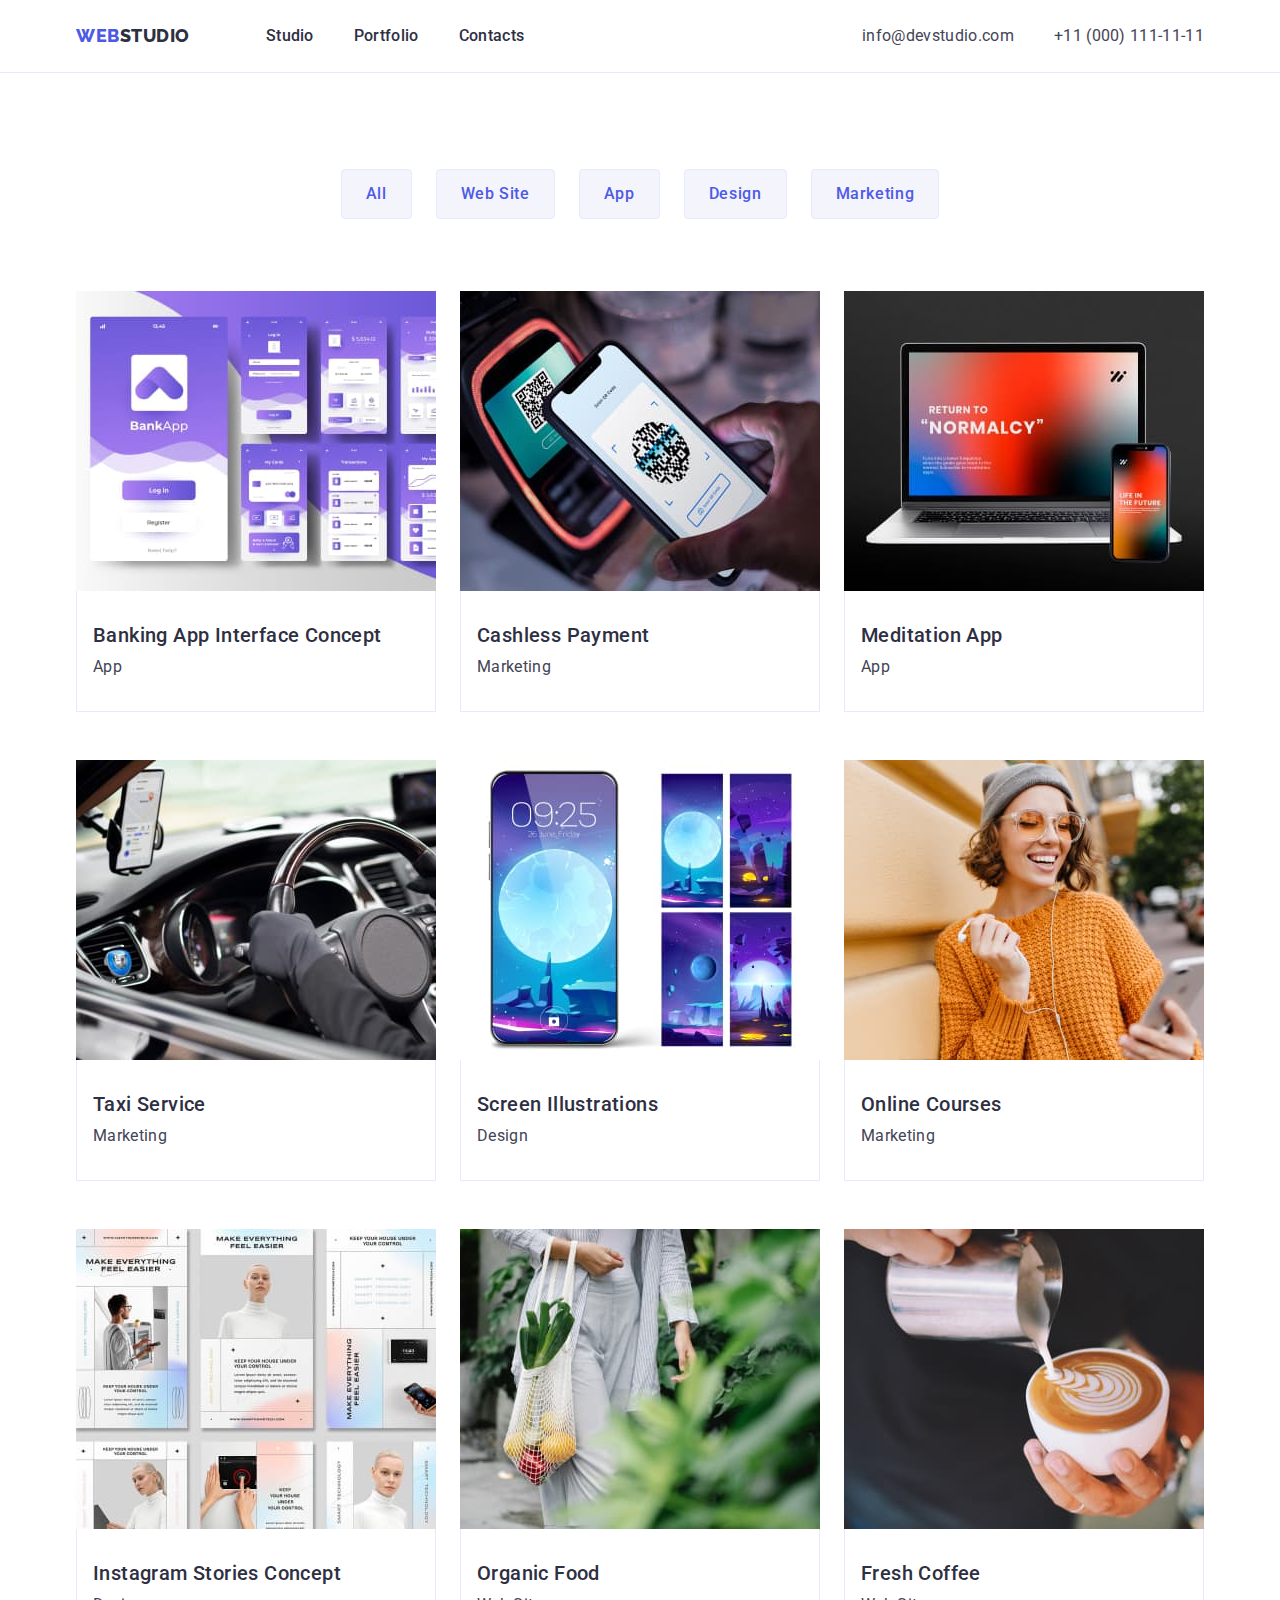
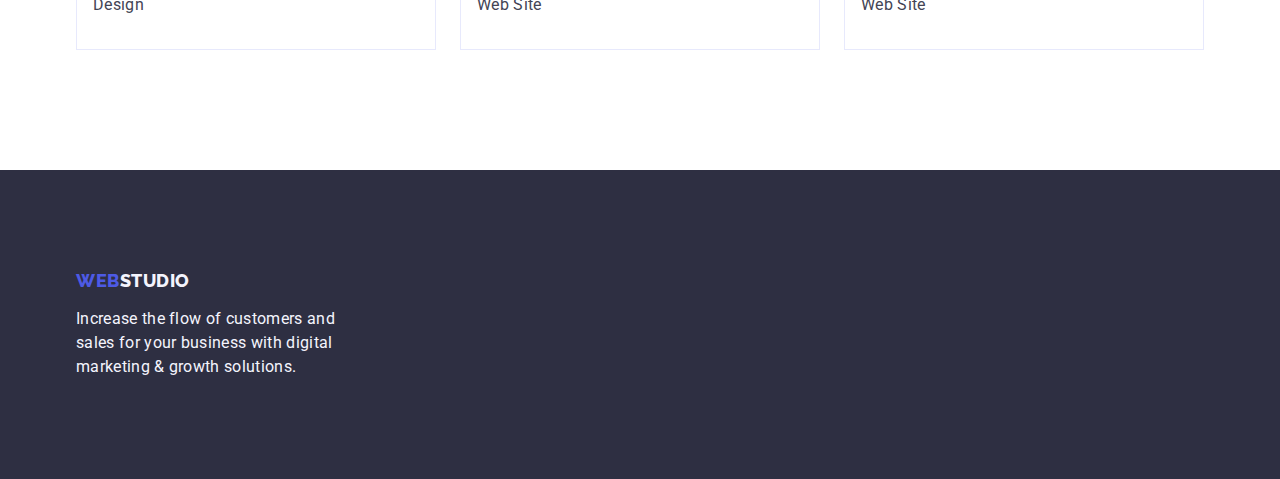
==== portfolio.html @ d3b99776 "Initial commit" ====
<!DOCTYPE html>
<html lang="en">
<head>
    <meta charset="UTF-8">
    <meta http-equiv="X-UA-Compatible" content="IE=edge">
    <meta name="viewport" content="width=device-width, initial-scale=1.0">
    <title>WebStudiot</title>

    <link rel="stylesheet" href="https://cdn.jsdelivr.net/npm/modern-normalize@1.1.0/modern-normalize.min.css">
    <link rel="stylesheet" href="./css/styles.css">

    <link rel="preconnect" href="https://fonts.googleapis.com">
    <link rel="preconnect" href="https://fonts.gstatic.com" crossorigin>
    <link href="https://fonts.googleapis.com/css2?family=Raleway:wght@800&family=Roboto:wght@400;500;700&display=swap" rel="stylesheet">

</head>
  
<body>


            <!-- header section -->
            <header class="header">
                <div class="container header-container">
            
                    <nav class="header-menu">
                        <a href="./index.html" class="header-logo link">Web<span class="header-logo-studio">Studio</span>
                        </a>
            
                        <ul class="list list-menu">
                            <li class="header-item">
                                <a href="./index.html" class="header-nav link">Studio</a>
                            </li>
            
                            <li class="header-item">
                                <a href="./portfolio.html" class="header-nav link">Portfolio</a>
                            </li>
            
                            <li class="header-item">
                                <a href="" class="header-nav link">Contacts</a>
                            </li>
                        </ul>
                    </nav>
            
                    <address class="contact">
                        <ul class="list list-contact">
                            <li class="contact-item">
                                <a href="mailto:info@devstudio.com" class="header-contact link">info@devstudio.com</a>
                            </li>
            
                            <li>
                                <a href="tel:+110001111111" class="header-contact link">+11 (000) 111-11-11</a>
                            </li>
                        </ul>
                    </address>
            
                </div>
            </header>

<main>

<!-- Filters button section 1 -->
<section class="filters">
    <div class="container">
        <h1 hidden class="filter-button visually-hidden">List of features</h1>
            <ul class="list list-filter-button">
                    <li>
                        <button type="button" class="filter-button">All</button>
                    </li>
                    <li>
                        <button type="button" class="filter-button">Web Site</button>
                    </li>
                    <li>
                        <button type="button" class="filter-button">App</button>
                    </li>
                    <li>
                        <button type="button" class="filter-button">Design</button>
                    </li>
                    <li>
                        <button type="button" class="filter-button">Marketing</button>
                    </li>
            </ul>
   


<!-- Row section -->
<!-- Row  1 - Project Card 1  -->

<ul class="list project-card-list">
 
    <li class="project-card-item">
        <a class="link" href="">
            <img class="project-card-img" 
                src="./images/portfolio/row-1/img-1.jpg" 
                alt="Banking App Interface Concept"
                width="360"                           
                height="300"
            />
            <div class="project-card-container-item">
                <h2 class="project-card-title">Banking App Interface Concept</h2>
                <p class="project-card-desc">App</p>
            </div>
        </a>
    </li>
        
    <!-- Row 1 - Project Card 2  -->
    <li class="project-card-item">
        <a class="link" href="">
            <img class="project-card-img" 
                src="./images/portfolio/row-1/img-2.jpg"
                alt="Cashless Payment"
                width="360"                           
                height="300"
            />
            <div class="project-card-container-item">
                <h2 class="project-card-title">Cashless Payment</h2>
                <p class="project-card-desc">Marketing</p>
            </div>
        </a>
    </li>

    <!-- Row 1 - Project Card 3   -->
    <li class="project-card-item">
        <a class="link" href="">       
            <img class="project-card-img" 
                src="./images/portfolio/row-1/img-3.jpg" 
                alt="Meditation App"
                width="360"                           
                height="300"
            />
            <div class="project-card-container-item">
                <h2 class="project-card-title">Meditation App</h2>
                <p class="project-card-desc">App</p>
            </div>
        </a>
    </li>

    <!-- Row 2 - Project Card 1  -->    
    <li class="project-card-item">
        <a class="link" href="">   
            <img class="project-card-img" 
                src="./images/portfolio/row-2/img-1.jpg" 
                alt="Taxi Service"
                width="360"                           
                height="300"
            />
            <div class="project-card-container-item">
                <h2 class="project-card-title">Taxi Service</h2>
                <p class="project-card-desc">Marketing</p>
            </div>
        </a>
    </li>

    <!-- Row 2 - Project Card 2  -->
    <li class="project-card-item">
        <a class="link" href=""> 
            <img class="project-card-img" 
                src="./images/portfolio/row-2/img-2.jpg"
                alt="Screen Illustrations"
                width="360"                           
                height="300"
            />
            <div class="project-card-container-item">
                <h2 class="project-card-title">Screen Illustrations</h2>
                <p class="project-card-desc">Design</p>
            </div>
        </a>
    </li>

    <!-- Row 2 - Project Card 3  -->
    <li class="project-card-item">
        <a class="link" href=""> 
            <img class="project-card-img" 
                src="./images/portfolio/row-2/img-3.jpg" 
                alt="Online Courses"
                width="360"                           
                height="300"
            />
            <div class="project-card-container-item">
                <h2 class="project-card-title">Online Courses</h2>
                <p class="project-card-desc">Marketing</p>
            </div>
        </a>
    </li> 

    <!-- Row 3 - Project Card 1 -->    
    <li class="project-card-item">
        <a class="link" href=""> 
            <img class="project-card-img" 
                src="./images/portfolio/row-3/img-1.jpg"
                alt="Instagram Stories Concept"
                width="360"                           
                height="300"
            />
            <div class="project-card-container-item">
                <h2 class="project-card-title">Instagram Stories Concept</h2>
                <p class="project-card-desc">Design</p>
            </div>
        </a>
    </li>

    <!-- Row 3 - Project Card 2 -->      
    <li class="project-card-item">
        <a class="link" href=""> 
            <img class="project-card-img" 
                src="./images/portfolio/row-3/img-2.jpg"
                alt="Organic Food"
                width="360"                           
                height="300"
            />
            <div class="project-card-container-item">
                <h2 class="project-card-title">Organic Food</h2>
                <p class="project-card-desc">Web Site</p>
            </div>
        </a>
    </li>

    <!-- Row 3 - Project Card 3 -->   
    <li class="project-card-item">
        <a class="link" href=""> 
            <img class="project-card-img" 
                src="./images/portfolio/row-3/img-3.jpg"
                alt="Fresh Coffee"
                width="360"                           
                height="300"
            />
            <div class="project-card-container-item">
                <h2 class="project-card-title">Fresh Coffee</h2>
                <p class="project-card-desc">Web Site</p>
            </div>
        </a>
    </li>
    </ul>
  </div>
</section>

</main>


<!-- footer section -->
<footer class="footer-section">
    <div class="container">

        <a href="./index.html" class="link footer-logo">Web<span class="footer-logo-studio">Studio</span>
        </a>
        <p class="footer-section-text">Increase the flow of customers and sales for your business with digital marketing
            & growth solutions.
        </p>
    </div>
</footer>

</body>
</html>
---- css/styles.css ----
:root {   
--background-color-basic: #fff;

--logo-color-1: #4D5AE5;
--logo-color-2: #2E2F42;
--logo-color-3: #F4F4FD;

    
/* text */
--dark-text-color-1: #2E2F42;
--dark-text-color-2: #434455;
--text-color-change-1: #404BBF;
--light-text-color-1: #F4F4FD;
--light-text-color-2: #fff;

--dark-background-color-1: #2E2F42;
--light-background-color-1: #F4F4FD;

--button-color-1: #4D5AE5;
--button-change-color-1: #404BBF;
--button-color-2: #F4F4FD;

--button-border-color-1: #E7E9FC;

--button-text-color-1: #4D5AE5;
--button-text-color-2: #fff;
}

/* =========================================== */

body {
    background-color: var(--background-color-basic);
    color: var(--dark-text-color-2);
    font-family: "Roboto", sans-serif;
}

img {
    display: block;
}
  
p,
h1,
h2,
h3,
h4,
h5 {
    margin: 0;
}

ul {
    padding: 0;
    margin: 0;
}

.link {
    text-decoration: none;
}

.list {
    list-style: none;
}

.container {
    width: 1158px;
    margin: 0 auto;
    padding: 0 15px;
  
}

       
/* =========================== */
        /*header section*/
.header {
    background-color: var(--background-color-basic);
    border-bottom: 1px solid #e7e9fc
}

.header-container {    
    padding: 0 15px;    
    display: flex;
    align-items: center;
}

.header-menu {
    display: flex;
    align-items: center;
}
 
.list-menu {
    display: flex;     
}

.header-item {
    margin-right: 40px;
}

.list-menu .header-item:last-child {
    margin-right: 0;
}


.header-logo {
    font-family: "Raleway", sans-serif;    
    font-weight: 800;
    font-size: 18px;
    line-height: 1.17;
    letter-spacing: 0.03em;
    color:var(--logo-color-1); 
    text-transform: uppercase;
    text-decoration: none;
    margin-right: 76px;
}

.header-logo-studio {
    font-family: 'Raleway';    
    font-weight: 800;
    font-size: 18px;
    line-height: 21px;
    letter-spacing: 0.03em;
    text-transform: uppercase;
    text-decoration: none;
    color: var(--logo-color-2);
}

.header-nav {       
    font-weight: 500;
    font-size: 16px;
    line-height: 1.5;
    letter-spacing: 0.02em;    
    color: var(--dark-text-color-1);    
    padding-top: 24px;
    padding-bottom: 24px; 
    display: block;
}
   
.header-nav:hover,
.header-nav:focus { 
    color: var(--text-color-change-1);    
} 

.contact {
    font-style: normal;
    margin-left: auto;
}

.header-contact {   
    font-weight: 400;
    font-size: 16px;
    line-height: 1.5;
    letter-spacing: 0.02em;   
    color: var(--dark-text-color-2);
}

.contact .header-contact:hover,
.contact .header-contact:focus {
    color: var(--text-color-change-1);
   }

.list-contact {
    display: flex;
    flex: start;
    gap: 40px;
   }

.contact-item {
    display: flex;  
    gap: 40px;
}
       /* header section */
/* ============================== */


/* ============================== */
       /*hero image section 1 */
.hero-image {
    background-color: var(--dark-background-color-1);
    padding-top: 188px;
    padding-bottom: 188px;        
    }

.hero-title {   
    font-style: text-align;
    font-size: 56px;
    line-height: 1.07;
    letter-spacing: 0.02em;
    text-align: center;
    color: var(--light-text-color-2);
    max-width: 496px;
    margin-left: auto;
    margin-right: auto;
    margin-bottom: 48px;
    }

.hero-image-button {
    font-family: "Roboto", sans-serif;
    font-weight: 500;
    font-size: 16px;
    line-height: 1.5;
    letter-spacing: 0.04em;
    color: var(--button-text-color-2);
    background-color: var(--button-color-1);
    cursor: pointer;
    display: block;
    min-width: 169px;
    height: 56px;
    border: none;
    border-radius: 4px;
    cursor: pointer;
    margin-left: auto;
    margin-right: auto;
}

.hero-image-button:hover, 
.hero-image-button:focus {
    background-color:var(--button-change-color-1);
}
      /* hero image section 1*/
/* =============================== */


/* =============================== */
         /*  section 2  */


.features {
    padding-top: 120px;
    padding-bottom: 120px;
   }

.container-features-title {
    display: flex;    
}

.features-item-strategy {
    width: calc((100% - 72px) / 4);
}


.list-features {
    display: flex;
    gap: 24px; 
    padding-left: 0px;
}

.features-title {   
    font-weight: 500;
    font-size: 20px;
    line-height: 1.2;
    letter-spacing: 0.02em;
    color: var(--dark-text-color-1);
    margin-bottom: 8px;
}

.visually-hidden {
    position: absolute;
    width: 1px;
    height: 1px;
    margin: -1px;
    border: 0;
    padding: 0;
    white-space: nowrap;
    clip-path: inset(100%);
    clip: rect(0 0 0 0);
    overflow: hidden;
}

.features-text {   
    font-size: 16px;
    line-height: 1.5;
    letter-spacing: 0.02em;
}
/* ===== section 2 ===== */
/* =============================== */


/* =============================== */
/* ===== section 3 ===== */

.doing-section {
    padding-bottom: 120px;
}

.doing-title {   
    font-size: 36px;
    line-height: 1.11;
    text-align: center;
    letter-spacing: 0.02em;
    color: var(--dark-text-color-1);
    text-transform: capitalize;
    margin-bottom: 72px;}

.list-doing-section {
    display: flex;
    gap: 24px;
}

.item-doing-section {
    width: 360px;
}
/* ===== section 3 ===== */
/* =============================== */


/* =============================== */
/* ===== section 4 ===== */

.team {
    padding: 120px 0;        
    background: var(--light-background-color-1);
    }
   
.title-team {   
    margin-bottom: 72px;
    font-size: 36px;
    line-height: 1.11;
    text-align: center;
    letter-spacing: 0.02em;
    text-transform: capitalize;
    color: var(--dark-text-color-1);
}

.list-team {
    display: flex;
    gap: 24px; 
}

.item-team {
    flex-basis: calc((100% - 72px) / 4);
    background: var(--background-color-basic);
    border-radius: 0px 0px 4px 4px;
}

.item-name-team {
    padding: 32px 16px; 
}

.name-team {  
    font-weight: 500;
    font-size: 20px;
    line-height: 24px;
    text-align: center;
    letter-spacing: 0.02em;
    color: var(--dark-text-color-1);
    margin-bottom: 8px
}

.specialist-team {   
    font-size: 16px;
    line-height: 24px;
    text-align: center;
    letter-spacing: 0.02em;
    color: var(--dark-text-color-2);
}
         /* section 4 */
/* =============================== */


/* =============================== */
        /*footer section */
.footer-section {
    background: var(--dark-background-color-1);
    padding: 100px 0;
}

.footer-section-text {  
    font-size: 16px;
    line-height: 24px;
    letter-spacing: 0.02em;
    color: var(--light-text-color-1);
    width: 264px;
}

.footer-logo {
    font-family: "Raleway", sans-serif;     
    font-weight: 800;
    font-size: 18px;
    line-height: 1.17;
    letter-spacing: 0.03em;
    color: var(--logo-color-1);  
    text-transform: uppercase;
    text-decoration: none;
    display: inline-block;
    margin-bottom: 16px;
}

.footer-logo-studio {
    font-family: 'Raleway';  
    font-weight: 800;
    font-size: 18px;
    line-height: 1.17;
    letter-spacing: 0.03em;
    text-transform: uppercase;
    text-decoration: none;
    color: var(--logo-color-3);
}
       /* footer section */
/* =============================== */



/* ======== portfolio ======= */

/* =============================== */
  /*  Filters button section 1  */

  .filters {
    padding: 96px 0 120px;
  }

.list-filter-button {
    display: flex;
    align-items: flex-start;
    justify-content: center;    
    gap: 24px;
    margin-bottom: 72px;   
    padding: 0;
    white-space: nowrap;
}

.filter-button {
    font-family: "Roboto", sans-serif;
    font-weight: 500;
    font-size: 16px;
    line-height: 1.5;
    letter-spacing: 0.04em;
    color: var(--button-color-1);
    background: var(--button-color-2);
    border: 1px solid var(--button-border-color-1);
    border-radius: 4px;
    cursor: pointer; 
    padding: 12px 24px;
}

.filter-button:hover, 
.filter-button:focus {
    color: var(--button-text-color-2);
    background-color: var(--button-change-color-1);
    border: 1px solid transparent;
}
    /* Filters button section 1 */
/* =============================== */


/* =============================== */
          /* Row 1,2,3 */

.project-card-list {
    display: flex;
    flex-wrap: wrap;
    column-gap: 24px;
    row-gap: 48px;
    justify-content: center;
   }

.project-card-item {    
    width: calc((100% - 48px) / 3);
}

.project-card-container-item {
    padding: 32px 16px;
    border: 1px solid var(--button-border-color-1);
    border-top: none;    
}

.project-card-title {   
    font-weight: 500;
    font-size: 20px;
    line-height: 1.2;
    letter-spacing: 0.02em;
    color: var(--dark-text-color-1);
    margin-bottom: 8px;
    }       

.project-card-desc {    
    font-size: 16px;
    line-height: 1.5;
    letter-spacing: 0.02em;
    color: var(--dark-text-color-2);
}
         /*  Row 1,2,3  */
/* =============================== */
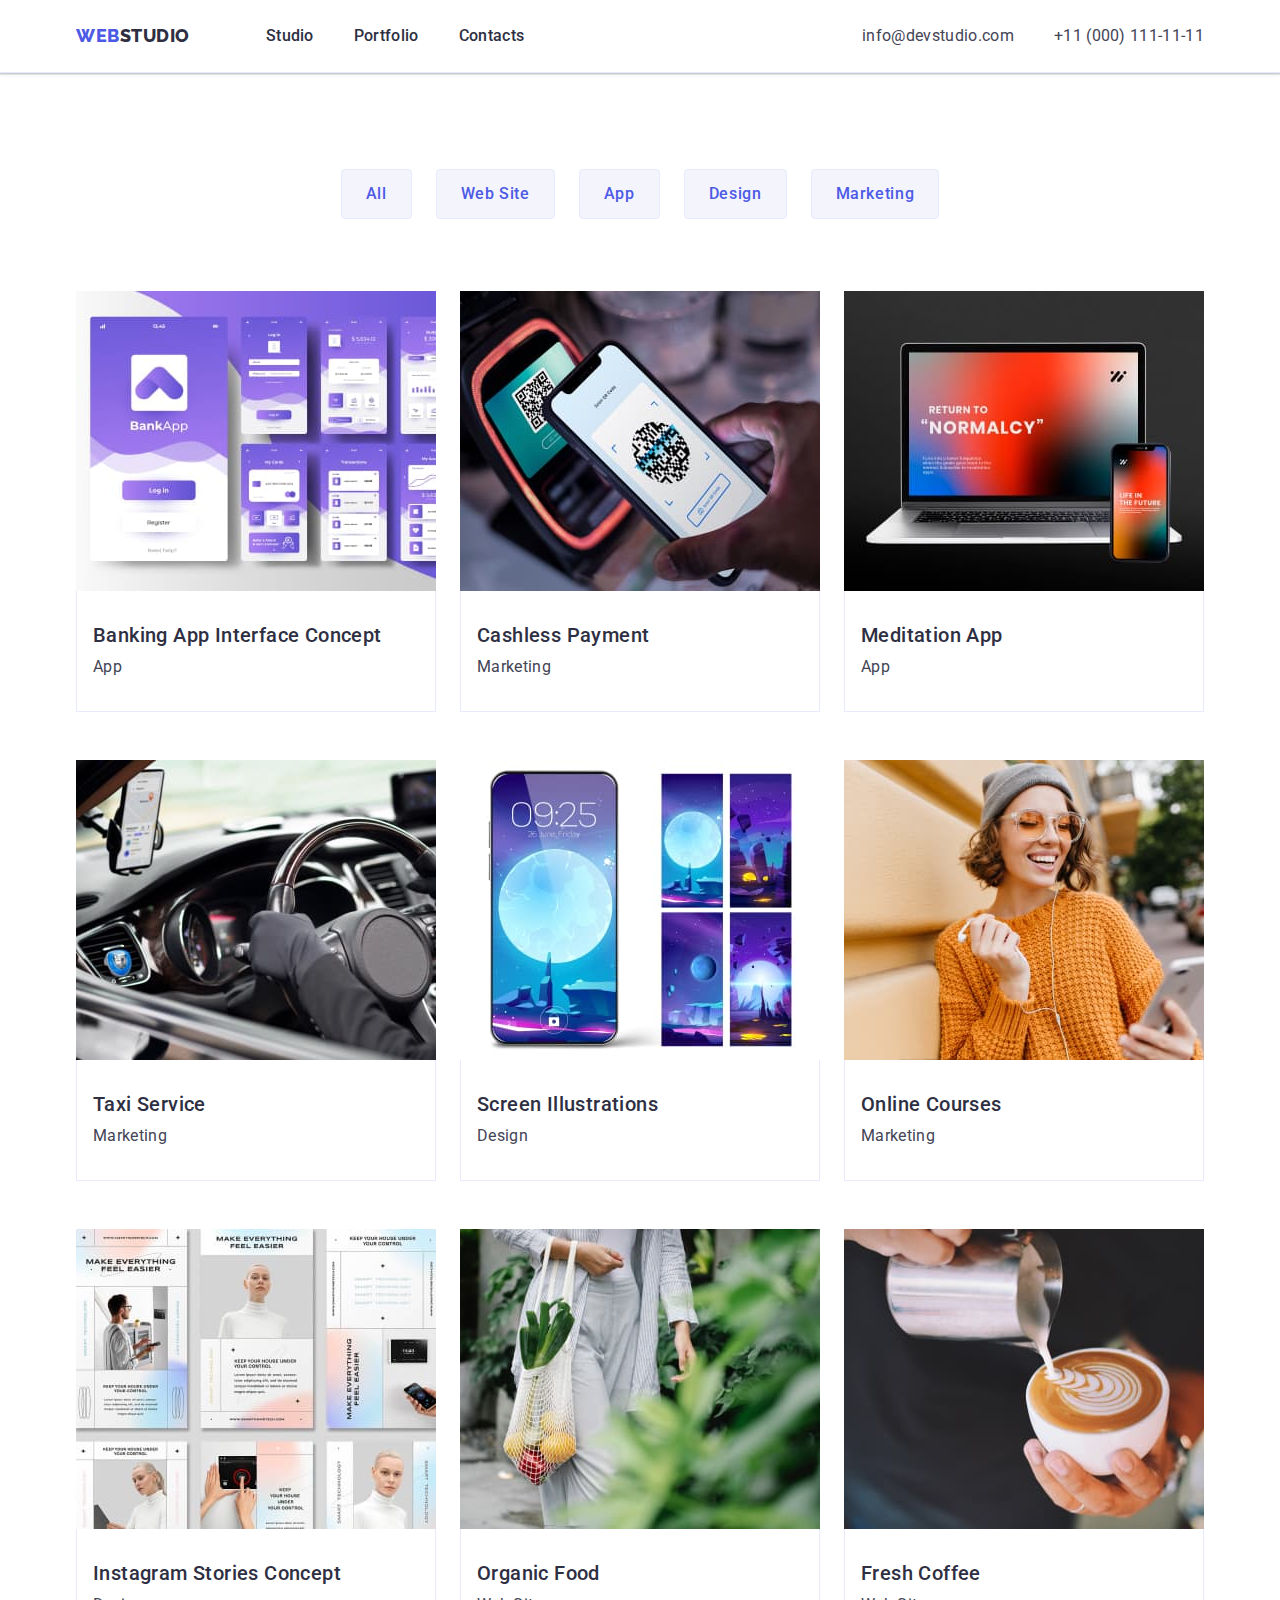
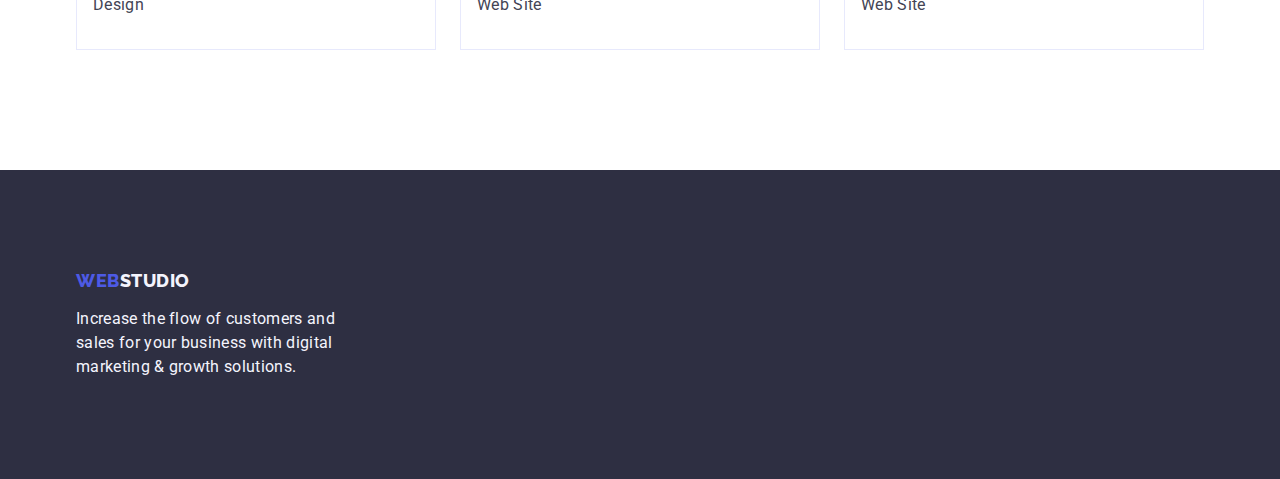
==== commit 318e281f: "project-card" ====
--- a/portfolio.html
+++ b/portfolio.html
@@ -88,7 +88,7 @@
 <ul class="list project-card-list">
  
     <li class="project-card-item">
-        <a class="link" href="">
+        <a class="link project-card-link" href="">
             <img class="project-card-img" 
                 src="./images/portfolio/row-1/img-1.jpg" 
                 alt="Banking App Interface Concept"
--- a/css/styles.css
+++ b/css/styles.css
@@ -72,7 +72,10 @@
         /*header section*/
 .header {
     background-color: var(--background-color-basic);
-    border-bottom: 1px solid #e7e9fc
+    border-bottom: 1px solid #e7e9fc;
+    box-shadow: 0px 2px 1px rgba(46, 47, 66, 0.08),
+        0px 1px 1px rgba(46, 47, 66, 0.16),
+        0px 1px 6px rgba(46, 47, 66, 0.08);
 }
 
 .header-container {    
@@ -172,10 +175,17 @@
 
 /* ============================== */
        /*hero image section 1 */
-.hero-image {
+.hero-image { 
+    max-width: 1440px;
+    margin-left: auto;
+    margin-right: auto;
     background-color: var(--dark-background-color-1);
     padding-top: 188px;
-    padding-bottom: 188px;        
+    padding-bottom: 188px;
+    background-image: linear-gradient(rgba(46, 47, 66, 0.7), rgba(46, 47, 66, 0.7)), url(../images/hero-image-section-1/people-office-1.jpg);
+    background-repeat: no-repeat;
+    background-position: center;
+    background-size: cover;
     }
 
 .hero-title {   
@@ -208,6 +218,7 @@
     cursor: pointer;
     margin-left: auto;
     margin-right: auto;
+    box-shadow: 0px 4px 4px rgba(0, 0, 0, 0.15);
 }
 
 .hero-image-button:hover, 
@@ -241,6 +252,17 @@
     gap: 24px; 
     padding-left: 0px;
 }
+
+.icon-container {
+    background: var(--light-background-color-1);
+    height: 112px;
+    border-radius: 4px;
+    display: flex;
+    align-items: center;
+    justify-content: center;      
+    margin-bottom: 8px;
+}
+
 
 .features-title {   
     font-weight: 500;
@@ -328,6 +350,9 @@
     flex-basis: calc((100% - 72px) / 4);
     background: var(--background-color-basic);
     border-radius: 0px 0px 4px 4px;
+    box-shadow: 0px 1px 6px rgba(46, 47, 66, 0.08),
+                0px 1px 1px rgba(46, 47, 66, 0.16),
+                0px 2px 1px rgba(46, 47, 66, 0.08);
 }
 
 .item-name-team {
@@ -436,6 +461,9 @@
     color: var(--button-text-color-2);
     background-color: var(--button-change-color-1);
     border: 1px solid transparent;
+    box-shadow: 0px 3px 1px rgba(0, 0, 0, 0.1),
+                0px 2px 1px rgba(0, 0, 0, 0.08),
+                0px 2px 2px rgba(0, 0, 0, 0.12);
 }
     /* Filters button section 1 */
 /* =============================== */
@@ -462,6 +490,13 @@
     border-top: none;    
 }
 
+.project-card-item:hover,
+.project-card-item:focus {
+    box-shadow: 0px 1px 6px rgba(46, 47, 66, 0.08),
+                0px 1px 1px rgba(46, 47, 66, 0.16),
+                0px 2px 1px rgba(46, 47, 66, 0.08);
+}
+
 .project-card-title {   
     font-weight: 500;
     font-size: 20px;
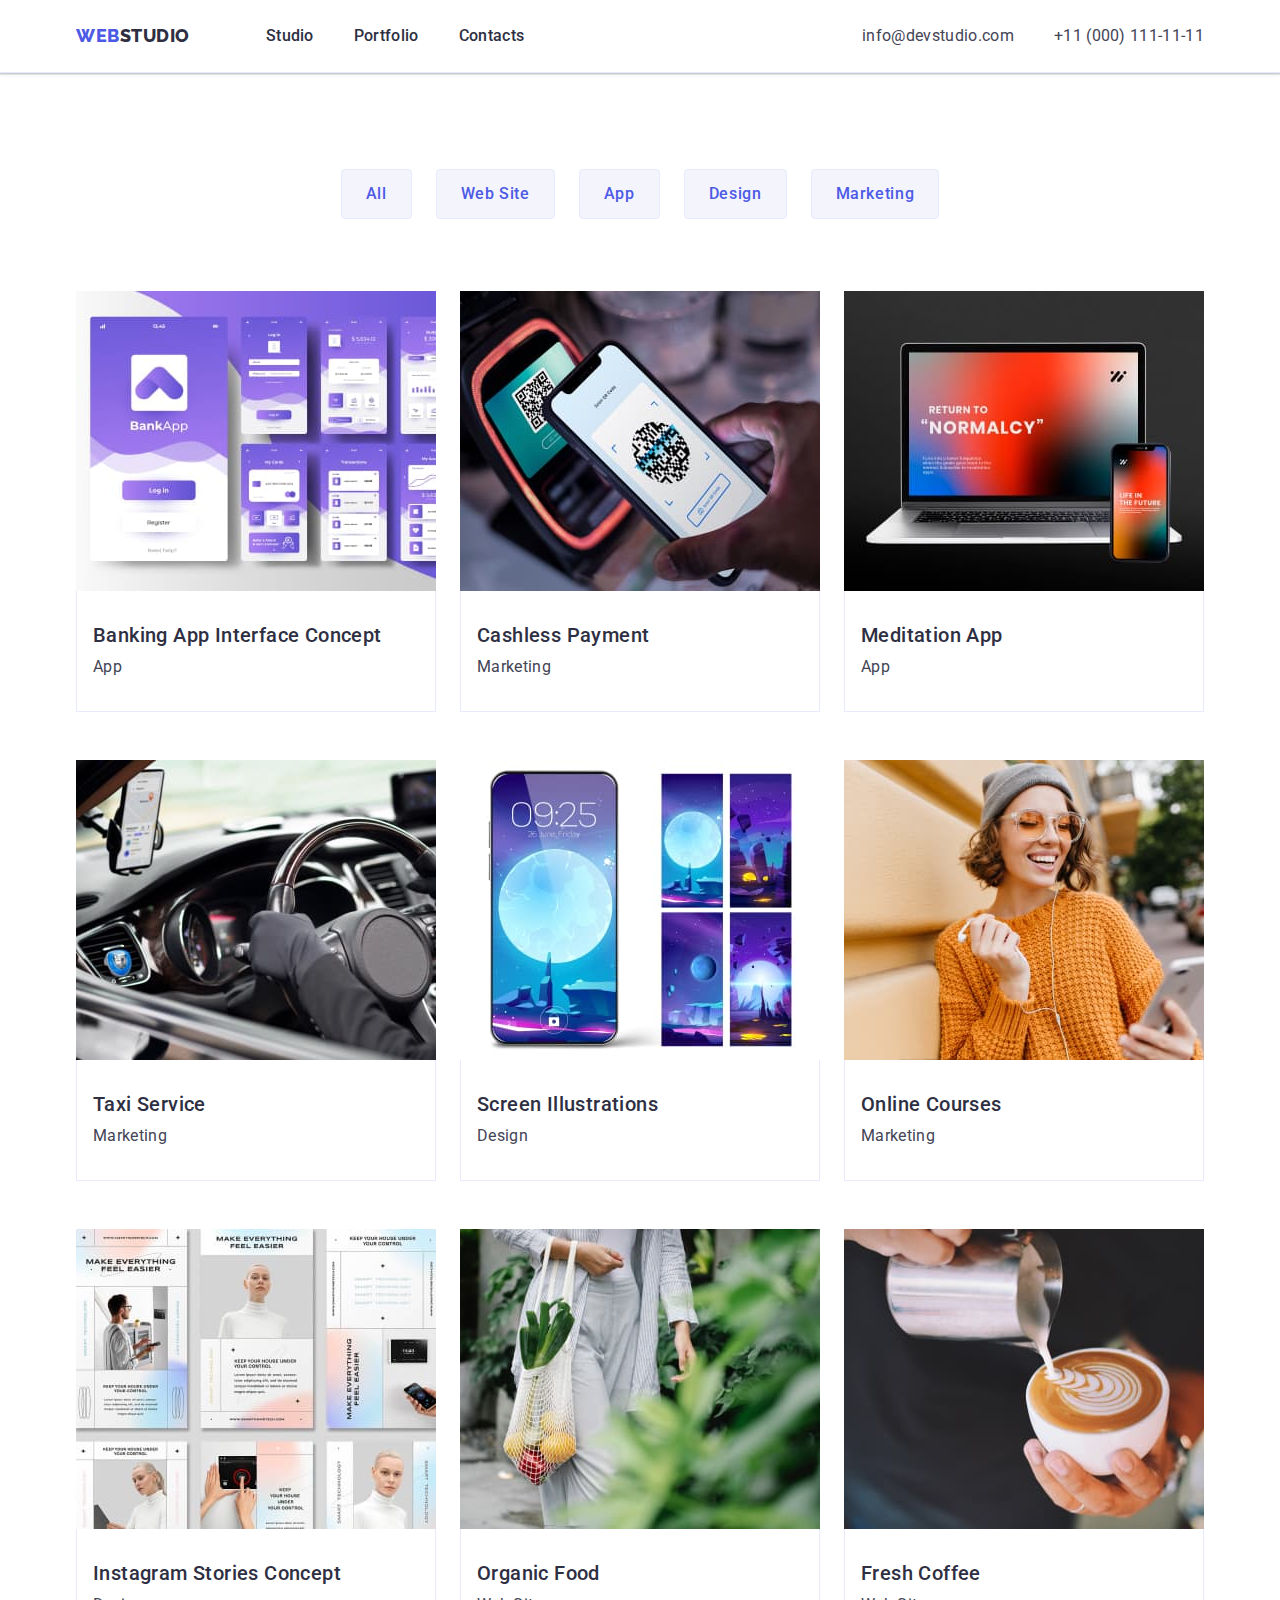
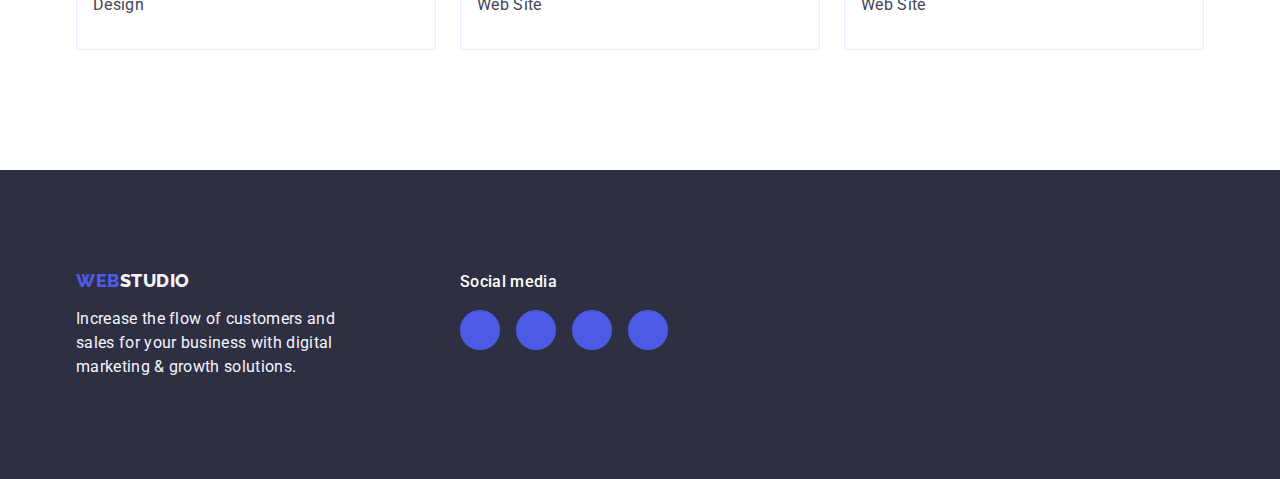
==== commit 59de91aa: "footer" ====
--- a/portfolio.html
+++ b/portfolio.html
@@ -104,7 +104,7 @@
         
     <!-- Row 1 - Project Card 2  -->
     <li class="project-card-item">
-        <a class="link" href="">
+        <a class="link project-card-link" href="">
             <img class="project-card-img" 
                 src="./images/portfolio/row-1/img-2.jpg"
                 alt="Cashless Payment"
@@ -120,7 +120,7 @@
 
     <!-- Row 1 - Project Card 3   -->
     <li class="project-card-item">
-        <a class="link" href="">       
+        <a class="link project-card-link" href="">       
             <img class="project-card-img" 
                 src="./images/portfolio/row-1/img-3.jpg" 
                 alt="Meditation App"
@@ -136,7 +136,7 @@
 
     <!-- Row 2 - Project Card 1  -->    
     <li class="project-card-item">
-        <a class="link" href="">   
+        <a class="link project-card-link" href="">   
             <img class="project-card-img" 
                 src="./images/portfolio/row-2/img-1.jpg" 
                 alt="Taxi Service"
@@ -152,7 +152,7 @@
 
     <!-- Row 2 - Project Card 2  -->
     <li class="project-card-item">
-        <a class="link" href=""> 
+        <a class="link project-card-link" href=""> 
             <img class="project-card-img" 
                 src="./images/portfolio/row-2/img-2.jpg"
                 alt="Screen Illustrations"
@@ -168,7 +168,7 @@
 
     <!-- Row 2 - Project Card 3  -->
     <li class="project-card-item">
-        <a class="link" href=""> 
+        <a class="link project-card-link" href=""> 
             <img class="project-card-img" 
                 src="./images/portfolio/row-2/img-3.jpg" 
                 alt="Online Courses"
@@ -184,7 +184,7 @@
 
     <!-- Row 3 - Project Card 1 -->    
     <li class="project-card-item">
-        <a class="link" href=""> 
+        <a class="link project-card-link" href=""> 
             <img class="project-card-img" 
                 src="./images/portfolio/row-3/img-1.jpg"
                 alt="Instagram Stories Concept"
@@ -200,7 +200,7 @@
 
     <!-- Row 3 - Project Card 2 -->      
     <li class="project-card-item">
-        <a class="link" href=""> 
+        <a class="link project-card-link" href=""> 
             <img class="project-card-img" 
                 src="./images/portfolio/row-3/img-2.jpg"
                 alt="Organic Food"
@@ -216,7 +216,7 @@
 
     <!-- Row 3 - Project Card 3 -->   
     <li class="project-card-item">
-        <a class="link" href=""> 
+        <a class="link project-card-link" href=""> 
             <img class="project-card-img" 
                 src="./images/portfolio/row-3/img-3.jpg"
                 alt="Fresh Coffee"
@@ -238,15 +238,61 @@
 
 <!-- footer section -->
 <footer class="footer-section">
-    <div class="container">
-
-        <a href="./index.html" class="link footer-logo">Web<span class="footer-logo-studio">Studio</span>
-        </a>
-        <p class="footer-section-text">Increase the flow of customers and sales for your business with digital marketing
-            & growth solutions.
-        </p>
+    <div class="container footer-container">
+        <div class="footer-logo-container">
+            <a href="./index.html" class="link footer-logo">Web<span class="footer-logo-studio">Studio</span>
+            </a>
+            <p class="footer-section-text">Increase the flow of customers and sales for your business with digital
+                marketing & growth solutions.
+            </p>
+        </div>
+
+        <div class="footer-icon-container">
+            <p class="footer-social-team">Social media</p>
+
+            <ul class="footer-socials list">
+                <li class="socials-item">
+                    <a class="footer-socials-link link" href="" target="_blank" rel="noopener noreferrer"
+                        aria-label="instagram icon">
+                        <svg class="footer-socials-icon" width="24" height="24">
+                            <use href="./images/icon.svg#icon-instagram"></use>
+                        </svg>
+                    </a>
+                </li>
+
+                <li class="socials-item">
+                    <a class="footer-socials-link link" href="" target="_blank" rel="noopener noreferrer"
+                        aria-label="instagram icon">
+                        <svg class="footer-socials-icon" width="24" height="24">
+                            <use href="./images/icon.svg#icon-twitter"></use>
+                        </svg>
+                    </a>
+                </li>
+
+                <li class="socials-item">
+                    <a class="footer-socials-link link" href="" target="_blank" rel="noopener noreferrer"
+                        aria-label="instagram icon">
+                        <svg class="footer-socials-icon" width="24" height="24">
+                            <use href="./images/icon.svg#icon-facebook"></use>
+                        </svg>
+                    </a>
+                </li>
+
+                <li class="socials-item">
+                    <a class="footer-socials-link link" href="" target="_blank" rel="noopener noreferrer"
+                        aria-label="instagram icon">
+                        <svg class="footer-socials-icon" width="24" height="24">
+                            <use href="./images/icon.svg#icon-linkedin"></use>
+                        </svg>
+                    </a>
+                </li>
+
+            </ul>
+        </div>
+
     </div>
 </footer>
 
+
 </body>
 </html>--- a/css/styles.css
+++ b/css/styles.css
@@ -24,6 +24,20 @@
 
 --button-text-color-1: #4D5AE5;
 --button-text-color-2: #fff;
+
+--socials-icon-background-color-1: #4D5AE5;
+--socials-icon-background-hover-focus: #404BBF;
+--socials-icon-color-1: #f4f4fd;
+
+--clients-icon-color-1: #8e8f99;
+--clients-icon-color-hover-focus: #404BBF;
+
+--footer-socials-icon-background-color-1: #4D5AE5;
+--footer-socials-icon-background-hover-focus: #31D0AA;
+
+
+
+
 }
 
 /* =========================================== */
@@ -230,7 +244,7 @@
 
 
 /* =============================== */
-         /*  section 2  */
+     /*  features section 2  */
 
 
 .features {
@@ -291,12 +305,12 @@
     line-height: 1.5;
     letter-spacing: 0.02em;
 }
-/* ===== section 2 ===== */
-/* =============================== */
-
-
-/* =============================== */
-/* ===== section 3 ===== */
+    /* features section 2 */
+/* =============================== */
+
+
+/* =============================== */
+    /*  doing section 3  */
 
 .doing-section {
     padding-bottom: 120px;
@@ -319,12 +333,12 @@
 .item-doing-section {
     width: 360px;
 }
-/* ===== section 3 ===== */
-/* =============================== */
-
-
-/* =============================== */
-/* ===== section 4 ===== */
+        /* doing section 3  */
+/* =============================== */
+
+
+/* =============================== */
+        /*  team section 4 */
 
 .team {
     padding: 120px 0;        
@@ -356,7 +370,7 @@
 }
 
 .item-name-team {
-    padding: 32px 16px; 
+    padding: 32px 0; 
 }
 
 .name-team {  
@@ -370,21 +384,105 @@
 }
 
 .specialist-team {   
+    margin-bottom: 8px;
     font-size: 16px;
     line-height: 24px;
     text-align: center;
     letter-spacing: 0.02em;
     color: var(--dark-text-color-2);
-}
-         /* section 4 */
-/* =============================== */
-
+    margin-bottom: 8px;
+}
+
+.socials {
+    display: flex;
+    justify-content: center;
+    gap: 24px;
+}
+
+.socials-link {
+    display: flex;
+    justify-content: center;
+    align-items: center;
+    width: 40px;
+    height: 40px;
+    background-color: var(--socials-icon-background-color-1);
+    border-radius: 50%;
+}
+
+.socials-link:hover,
+.socials-link:focus {
+    background-color: var(--socials-icon-background-hover-focus);
+}
+
+.socials-icon {
+    fill: var(--socials-icon-color-1);
+}
+
+         /*  team section 4 */
+/* =============================== */
+      
+/* =============================== */
+        /* customers section 5 */
+
+.customers-section {
+    padding: 120px 0;
+}
+
+.title-container {
+    margin-bottom: 72px;
+    font-size: 36px;
+    line-height: 1.1;
+    text-align: center;
+    letter-spacing: 0.02em;
+    text-transform: capitalize;
+    color: var(--dark-text-color-1);
+}
+
+.clients-list {
+    display: flex;
+    justify-content: center;
+    gap: 24px;
+}
+
+.clients-container {   
+    width: calc((100% - 120px) / 6);
+    height: 88px;
+}
+
+.clients-link {
+    display: flex;
+    width: 100%;
+    height: 100%;
+    border: 1px solid var(--clients-icon-color-1);
+    border-radius: 4px;
+    align-items: center;
+    justify-content: center;
+    color: var(--clients-icon-color-1);
+}
+ 
+.clients-link:hover,
+.clients-link:focus {
+    border-color: var(--clients-icon-color-hover-focus);
+    color: var(--clients-icon-color-hover-focus);
+}
+ 
+.clients-icon {
+    fill: currentColor;
+}
+        /* customers section 5 */
+/* =============================== */     
 
 /* =============================== */
         /*footer section */
 .footer-section {
     background: var(--dark-background-color-1);
     padding: 100px 0;
+}
+
+.footer-container {
+    display: flex;
+    align-items: baseline;
+    gap: 120px
 }
 
 .footer-section-text {  
@@ -418,6 +516,43 @@
     text-decoration: none;
     color: var(--logo-color-3);
 }
+
+.footer-socials-link {
+    display: flex;
+    justify-content: center;
+    align-items: center;
+    width: 40px;
+    height: 40px;
+    background-color: var(--footer-socials-icon-background-color-1);
+    border-radius: 50%;
+}
+
+.footer-socials-link:hover,
+.footer-socials-link:focus {
+    background-color: var(--footer-socials-icon-background-hover-focus);
+}
+
+.footer-socials-icon {
+    fill: var(--socials-icon-color-1);
+}
+
+.footer-social-team {
+    font-family: 'Roboto';
+    font-style: normal;
+    font-weight: 500;
+    font-size: 16px;
+    line-height: 24px;
+    letter-spacing: 0.02em;
+    color: var(--light-text-color-2);
+    margin-bottom: 16px;
+}
+
+.footer-socials {
+    display: flex;
+    justify-content: center;
+    gap: 16px;
+}
+
        /* footer section */
 /* =============================== */
 
@@ -490,8 +625,12 @@
     border-top: none;    
 }
 
-.project-card-item:hover,
-.project-card-item:focus {
+.project-card-link {
+    display: block;
+}
+
+.project-card-link:hover,
+.project-card-link:focus {
     box-shadow: 0px 1px 6px rgba(46, 47, 66, 0.08),
                 0px 1px 1px rgba(46, 47, 66, 0.16),
                 0px 2px 1px rgba(46, 47, 66, 0.08);
